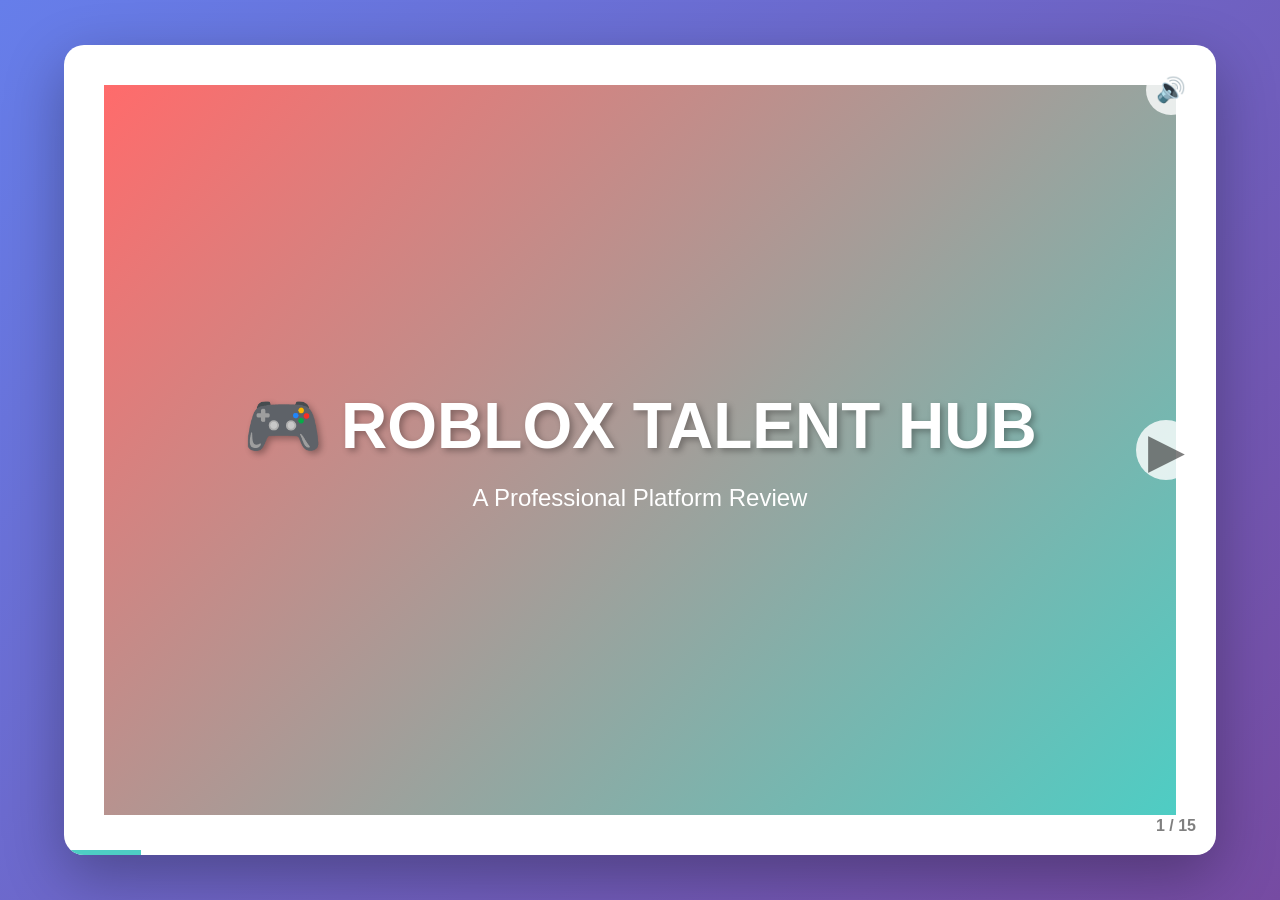
==== roblox-talent-hub-review.html @ 37cd6b3a "Add Roblox Talent Hub animated review presentation - Created interactive animated presentation with " ====
<!DOCTYPE html>
<html lang="en">
<head>
    <meta charset="UTF-8">
    <meta name="viewport" content="width=device-width, initial-scale=1.0">
    <title>Roblox Talent Hub Review</title>
    <style>
        * {
            margin: 0;
            padding: 0;
            box-sizing: border-box;
        }

        body {
            font-family: 'Arial', sans-serif;
            background: linear-gradient(135deg, #667eea 0%, #764ba2 100%);
            overflow: hidden;
            height: 100vh;
            display: flex;
            justify-content: center;
            align-items: center;
        }

        .container {
            width: 90%;
            max-width: 1200px;
            height: 90vh;
            background: white;
            border-radius: 20px;
            box-shadow: 0 20px 60px rgba(0,0,0,0.3);
            position: relative;
            overflow: hidden;
        }

        .scene {
            position: absolute;
            width: 100%;
            height: 100%;
            display: flex;
            flex-direction: column;
            justify-content: center;
            align-items: center;
            padding: 40px;
            opacity: 0;
            transform: translateX(100%);
            transition: all 0.6s ease;
        }

        .scene.active {
            opacity: 1;
            transform: translateX(0);
        }

        .scene.exit-left {
            opacity: 0;
            transform: translateX(-100%);
        }

        /* Intro Scene */
        .intro-scene {
            background: linear-gradient(135deg, #FF6B6B 0%, #4ECDC4 100%);
        }

        .logo {
            font-size: 4rem;
            font-weight: bold;
            color: white;
            text-shadow: 3px 3px 6px rgba(0,0,0,0.3);
            animation: bounceIn 1s ease;
        }

        .subtitle {
            font-size: 1.5rem;
            color: white;
            margin-top: 20px;
            animation: fadeIn 1s ease 0.5s both;
        }

        @keyframes bounceIn {
            0% { transform: scale(0); opacity: 0; }
            50% { transform: scale(1.1); }
            100% { transform: scale(1); opacity: 1; }
        }

        @keyframes fadeIn {
            from { opacity: 0; transform: translateY(20px); }
            to { opacity: 1; transform: translateY(0); }
        }

        /* Bad Qualities Scene */
        .bad-qualities-intro {
            background: #1a1a1a;
        }

        .bad-text {
            font-size: 6rem;
            font-weight: bold;
            color: #ff3333;
            text-transform: uppercase;
            animation: explosiveEntry 0.5s ease;
            text-shadow:
                0 0 10px #ff3333,
                0 0 20px #ff3333,
                0 0 30px #ff3333;
        }

        @keyframes explosiveEntry {
            0% {
                transform: scale(0) rotate(-180deg);
                opacity: 0;
                filter: blur(20px);
            }
            70% {
                transform: scale(1.3) rotate(10deg);
            }
            100% {
                transform: scale(1) rotate(0deg);
                opacity: 1;
                filter: blur(0);
            }
        }

        /* Content Scenes */
        .content-scene {
            background: linear-gradient(135deg, #f5f7fa 0%, #c3cfe2 100%);
            justify-content: flex-start;
            padding-top: 60px;
        }

        .point-number {
            position: absolute;
            top: 20px;
            left: 20px;
            font-size: 1.2rem;
            color: #666;
            font-weight: bold;
        }

        .point-title {
            font-size: 2rem;
            color: #333;
            margin-bottom: 30px;
            text-align: center;
            animation: slideDown 0.6s ease;
        }

        .point-content {
            font-size: 1.1rem;
            color: #555;
            line-height: 1.8;
            max-width: 900px;
            text-align: center;
            animation: fadeIn 0.8s ease 0.3s both;
        }

        @keyframes slideDown {
            from {
                opacity: 0;
                transform: translateY(-30px);
            }
            to {
                opacity: 1;
                transform: translateY(0);
            }
        }

        /* Icon animations for each point */
        .icon {
            font-size: 5rem;
            margin-bottom: 20px;
            animation: pulse 2s infinite;
        }

        @keyframes pulse {
            0%, 100% { transform: scale(1); }
            50% { transform: scale(1.1); }
        }

        /* Good Qualities Scene */
        .good-qualities-scene {
            background: linear-gradient(135deg, #84fab0 0%, #8fd3f4 100%);
        }

        .good-text {
            font-size: 4rem;
            font-weight: bold;
            color: #2d7a3e;
            animation: bounceIn 1s ease;
            margin-bottom: 30px;
        }

        /* Outro Scene */
        .outro-scene {
            background: linear-gradient(135deg, #1e3c72 0%, #2a5298 100%);
        }

        .reviewer-text {
            font-size: 2.5rem;
            color: white;
            margin-top: 20px;
            animation: fadeIn 1s ease;
        }

        .reviewer-name {
            font-size: 3.5rem;
            font-weight: bold;
            color: #ffd700;
            margin-top: 10px;
            animation: glowPulse 2s infinite;
        }

        @keyframes glowPulse {
            0%, 100% {
                text-shadow: 0 0 10px #ffd700, 0 0 20px #ffd700;
            }
            50% {
                text-shadow: 0 0 20px #ffd700, 0 0 40px #ffd700, 0 0 60px #ffd700;
            }
        }

        /* Navigation Arrows */
        .nav-arrow {
            position: absolute;
            top: 50%;
            transform: translateY(-50%);
            font-size: 3rem;
            color: rgba(0,0,0,0.5);
            background: rgba(255,255,255,0.8);
            width: 60px;
            height: 60px;
            border-radius: 50%;
            display: flex;
            justify-content: center;
            align-items: center;
            cursor: pointer;
            transition: all 0.3s ease;
            z-index: 1000;
            user-select: none;
        }

        .nav-arrow:hover {
            background: rgba(255,255,255,1);
            color: rgba(0,0,0,0.8);
            transform: translateY(-50%) scale(1.1);
        }

        .nav-arrow.left {
            left: 20px;
        }

        .nav-arrow.right {
            right: 20px;
        }

        .nav-arrow.hidden {
            opacity: 0;
            pointer-events: none;
        }

        /* Progress indicator */
        .progress-bar {
            position: absolute;
            bottom: 0;
            left: 0;
            height: 5px;
            background: #4ECDC4;
            transition: width 0.3s ease;
            z-index: 1001;
        }

        .scene-counter {
            position: absolute;
            bottom: 20px;
            right: 20px;
            font-size: 1rem;
            color: rgba(0,0,0,0.5);
            font-weight: bold;
            z-index: 1000;
        }

        /* Special animations for specific bad qualities */
        .shake {
            animation: shake 0.5s ease;
        }

        @keyframes shake {
            0%, 100% { transform: translateX(0); }
            25% { transform: translateX(-10px); }
            75% { transform: translateX(10px); }
        }

        .warning-icon {
            color: #ff9800;
        }

        .error-icon {
            color: #f44336;
        }

        .bug-icon {
            color: #9c27b0;
        }

        .money-icon {
            color: #4caf50;
        }

        .chat-icon {
            color: #2196f3;
        }

        /* Sound button */
        .sound-btn {
            position: absolute;
            top: 20px;
            right: 20px;
            background: rgba(255,255,255,0.8);
            border: none;
            border-radius: 50%;
            width: 50px;
            height: 50px;
            font-size: 1.5rem;
            cursor: pointer;
            transition: all 0.3s ease;
            z-index: 1001;
        }

        .sound-btn:hover {
            background: rgba(255,255,255,1);
            transform: scale(1.1);
        }
    </style>
</head>
<body>
    <div class="container">
        <!-- Progress Bar -->
        <div class="progress-bar" id="progressBar"></div>

        <!-- Scene Counter -->
        <div class="scene-counter" id="sceneCounter">1 / 1</div>

        <!-- Sound Button -->
        <button class="sound-btn" id="soundBtn">🔊</button>

        <!-- Navigation Arrows -->
        <div class="nav-arrow left hidden" id="leftArrow">◀</div>
        <div class="nav-arrow right" id="rightArrow">▶</div>

        <!-- Scene 1: Intro -->
        <div class="scene active" data-scene="0">
            <div class="intro-scene" style="width: 100%; height: 100%; display: flex; flex-direction: column; justify-content: center; align-items: center;">
                <div class="logo">🎮 ROBLOX TALENT HUB</div>
                <div class="subtitle">A Professional Platform Review</div>
            </div>
        </div>

        <!-- Scene 2: Bad Qualities Intro -->
        <div class="scene" data-scene="1">
            <div class="bad-qualities-intro" style="width: 100%; height: 100%; display: flex; justify-content: center; align-items: center;">
                <div class="bad-text shake">BAD QUALITIES</div>
            </div>
        </div>

        <!-- Scene 3: Forced Migration -->
        <div class="scene content-scene" data-scene="2">
            <div class="point-number">Bad Quality #1</div>
            <div class="icon warning-icon">⚠️</div>
            <div class="point-title">Forced Migration Disaster</div>
            <div class="point-content">
                Roblox permanently locked the DevForum collaboration section on October 1, 2021, forcing developers onto Talent Hub before it was ready. Many developers reported zero job offers after the migration, compared to successfully finding work through the old forum system. The rushed transition disrupted established workflows and left many unable to network effectively.
            </div>
        </div>

        <!-- Scene 4: No Quality Control -->
        <div class="scene content-scene" data-scene="3">
            <div class="point-number">Bad Quality #2</div>
            <div class="icon money-icon">💰</div>
            <div class="point-title">No Quality Control on Job Posts</div>
            <div class="point-content">
                Job postings have no quality control. Recruiters often offer work for less than minimum wage (e.g., designing an entire high-poly map for R$300, which is just $3). People confuse Robux amounts with real money - 4,000 Robux sounds like a lot but it's only $4. Posts often lie about compensation, promising exact prices then saying "payment based on your work."
            </div>
        </div>

        <!-- Scene 5: Verification Issues -->
        <div class="scene content-scene" data-scene="4">
            <div class="point-number">Bad Quality #3</div>
            <div class="icon">✅</div>
            <div class="point-title">Misleading Verification System</div>
            <div class="point-content">
                Roblox claims verified users are "users that Roblox knows and trusts," but verification only checks age and identity, not actual skills or reliability. Anyone can get verified immediately after creating their account with zero experience. Scammers deliberately seek verification to appear trustworthy. The algorithm also favors verified posts even when you turn off "ID Verified Only."
            </div>
        </div>

        <!-- Scene 6: No Comments -->
        <div class="scene content-scene" data-scene="5">
            <div class="point-number">Bad Quality #4</div>
            <div class="icon chat-icon">💬</div>
            <div class="point-title">No Comment System</div>
            <div class="point-content">
                There's no way to comment on any post, unlike the DevForum's collaboration section. This makes it impossible to verify if an applicant is trustworthy before contacting them. Without comments, there's no way for the community to warn each other about bad experiences or share advice. The lack of public discussion prevents good behavior from being recognized and bad behavior from being called out.
            </div>
        </div>

        <!-- Scene 7: Broken Search -->
        <div class="scene content-scene" data-scene="6">
            <div class="point-number">Bad Quality #5</div>
            <div class="icon">🔍</div>
            <div class="point-title">Broken Search System</div>
            <div class="point-content">
                The search system is completely broken. When you filter by tags for specific skills, half the time the results don't match what you're looking for. The search shows popular posts regardless of whether they fit your criteria. Oddly enough, DevForum doesn't have this problem at all.
            </div>
        </div>

        <!-- Scene 8: Too Many Bugs -->
        <div class="scene content-scene" data-scene="7">
            <div class="point-number">Bad Quality #6</div>
            <div class="icon bug-icon">🐛</div>
            <div class="point-title">Plagued with Bugs</div>
            <div class="point-content">
                The platform suffers from constant bugs: 404/504 errors when loading posts, applications, or profiles. Sometimes you get "You are not qualified" errors blocking all access. Users can't open chats without refreshing multiple times. Job creators can't see most applicants, and applicants can't see their own applications.
            </div>
        </div>

        <!-- Scene 9: Messaging Nightmare -->
        <div class="scene content-scene" data-scene="8">
            <div class="point-number">Bad Quality #7</div>
            <div class="icon error-icon">📧</div>
            <div class="point-title">Messaging System Disaster</div>
            <div class="point-content">
                Messages vanish when sent and disappear forever after refreshing. Mobile browsers can't view message history. "Messaging unavailable" appears randomly. Conversations show up blank. Worst case: users can't message ANYONE they applied to. The chat filter censors job-related information and even contact details like Discord usernames, making professional communication impossible.
            </div>
        </div>

        <!-- Scene 10: Broken Notifications -->
        <div class="scene content-scene" data-scene="9">
            <div class="point-number">Bad Quality #8</div>
            <div class="icon">🔔</div>
            <div class="point-title">Broken Notification System</div>
            <div class="point-content">
                You get emails about job rejections but never about the original job offers, so you discover missed opportunities only after getting declined. Even with proper notification settings, emails don't send. One manager thought their post had no responses for days, only to discover 40+ hidden applications in the broken inbox.
            </div>
        </div>

        <!-- Scene 11: Limited Portfolio -->
        <div class="scene content-scene" data-scene="10">
            <div class="point-number">Bad Quality #9</div>
            <div class="icon">🎨</div>
            <div class="point-title">Severely Limited Portfolios</div>
            <div class="point-content">
                The base layout is identical across all creator pages with no customization (developers created "Bloxfolio" just to have proper portfolios). Images are locked to square shapes, destroying wide thumbnails and UI designs. Only 10 experiences allowed with 300-character descriptions (DevForum allowed 5,000). No videos, audio, or documents - terrible for animators, UI designers, and music producers.
            </div>
        </div>

        <!-- Scene 12: Image Moderation Hell -->
        <div class="scene content-scene" data-scene="11">
            <div class="point-number">Bad Quality #10</div>
            <div class="icon">🖼️</div>
            <div class="point-title">Image Moderation Hell</div>
            <div class="point-content">
                Image moderation is absolutely the worst. Users get false warnings every 2 weeks. Images get stuck in "Pending Moderation" for months - some posts have been stuck for over 180 days, making it impossible to post anything as every attempt gets stuck indefinitely.
            </div>
        </div>

        <!-- Scene 13: Other Issues -->
        <div class="scene content-scene" data-scene="12">
            <div class="point-number">Bad Quality #11</div>
            <div class="icon">⚙️</div>
            <div class="point-title">More Problems...</div>
            <div class="point-content">
                No bulk messaging (message each applicant individually). Mobile UI is cramped and hostile. Can't add group games to your profile unless you own the group. No way to block or mute users in your inbox. Can't contact creators unless they have an active job posting. The platform is fundamentally broken for professional networking.
            </div>
        </div>

        <!-- Scene 14: Good Qualities Intro -->
        <div class="scene" data-scene="13">
            <div class="good-qualities-scene" style="width: 100%; height: 100%; display: flex; flex-direction: column; justify-content: center; align-items: center;">
                <div class="good-text">Good Qualities</div>
                <div class="point-content" style="color: #2d7a3e; font-size: 1.3rem;">
                    The underlying idea of a dedicated platform for Roblox developers is valuable. Some people have successfully found work. The compensation filter feature is useful (when it works). When the platform works as intended, it provides a centralized place for Roblox-specific opportunities.
                </div>
            </div>
        </div>

        <!-- Scene 15: Outro -->
        <div class="scene" data-scene="14">
            <div class="outro-scene" style="width: 100%; height: 100%; display: flex; flex-direction: column; justify-content: center; align-items: center;">
                <div class="icon" style="font-size: 6rem;">⭐</div>
                <div class="reviewer-text">Reviewed by</div>
                <div class="reviewer-name">grandpasgettingold</div>
            </div>
        </div>
    </div>

    <script>
        // Scene management
        let currentScene = 0;
        const scenes = document.querySelectorAll('.scene');
        const totalScenes = scenes.length;
        const leftArrow = document.getElementById('leftArrow');
        const rightArrow = document.getElementById('rightArrow');
        const progressBar = document.getElementById('progressBar');
        const sceneCounter = document.getElementById('sceneCounter');
        const soundBtn = document.getElementById('soundBtn');

        let soundEnabled = true;
        let audioContext = null;
        let outroJinglePlayed = false;

        // Initialize Audio Context
        function initAudioContext() {
            if (!audioContext) {
                audioContext = new (window.AudioContext || window.webkitAudioContext)();
            }
        }

        // Play a simple beep sound for navigation
        function playNavigationSound() {
            if (!soundEnabled || !audioContext) return;

            const oscillator = audioContext.createOscillator();
            const gainNode = audioContext.createGain();

            oscillator.connect(gainNode);
            gainNode.connect(audioContext.destination);

            oscillator.frequency.value = 800;
            oscillator.type = 'sine';

            gainNode.gain.setValueAtTime(0.3, audioContext.currentTime);
            gainNode.gain.exponentialRampToValueAtTime(0.01, audioContext.currentTime + 0.1);

            oscillator.start(audioContext.currentTime);
            oscillator.stop(audioContext.currentTime + 0.1);
        }

        // Play outro jingle
        function playOutroJingle() {
            if (!soundEnabled || !audioContext || outroJinglePlayed) return;
            outroJinglePlayed = true;

            const now = audioContext.currentTime;

            // Melody notes: C5, E5, G5, C6, G5, E5, C5
            const melody = [
                { freq: 523.25, start: 0, duration: 0.2 },      // C5
                { freq: 659.25, start: 0.25, duration: 0.2 },   // E5
                { freq: 783.99, start: 0.5, duration: 0.2 },    // G5
                { freq: 1046.50, start: 0.75, duration: 0.3 },  // C6
                { freq: 783.99, start: 1.1, duration: 0.15 },   // G5
                { freq: 659.25, start: 1.3, duration: 0.15 },   // E5
                { freq: 523.25, start: 1.5, duration: 0.4 }     // C5
            ];

            melody.forEach(note => {
                const oscillator = audioContext.createOscillator();
                const gainNode = audioContext.createGain();

                oscillator.connect(gainNode);
                gainNode.connect(audioContext.destination);

                oscillator.frequency.value = note.freq;
                oscillator.type = 'triangle';

                gainNode.gain.setValueAtTime(0, now + note.start);
                gainNode.gain.linearRampToValueAtTime(0.2, now + note.start + 0.02);
                gainNode.gain.exponentialRampToValueAtTime(0.01, now + note.start + note.duration);

                oscillator.start(now + note.start);
                oscillator.stop(now + note.start + note.duration);
            });

            // Bass notes
            const bass = [
                { freq: 130.81, start: 0, duration: 0.5 },     // C3
                { freq: 196.00, start: 0.75, duration: 0.5 },  // G3
                { freq: 130.81, start: 1.5, duration: 0.5 }    // C3
            ];

            bass.forEach(note => {
                const oscillator = audioContext.createOscillator();
                const gainNode = audioContext.createGain();

                oscillator.connect(gainNode);
                gainNode.connect(audioContext.destination);

                oscillator.frequency.value = note.freq;
                oscillator.type = 'sawtooth';

                gainNode.gain.setValueAtTime(0.15, now + note.start);
                gainNode.gain.exponentialRampToValueAtTime(0.01, now + note.start + note.duration);

                oscillator.start(now + note.start);
                oscillator.stop(now + note.start + note.duration);
            });
        }

        function updateScene() {
            scenes.forEach((scene, index) => {
                if (index === currentScene) {
                    scene.classList.add('active');
                    scene.classList.remove('exit-left');
                } else if (index < currentScene) {
                    scene.classList.remove('active');
                    scene.classList.add('exit-left');
                } else {
                    scene.classList.remove('active');
                    scene.classList.remove('exit-left');
                }
            });

            // Update navigation arrows
            leftArrow.classList.toggle('hidden', currentScene === 0);
            rightArrow.classList.toggle('hidden', currentScene === totalScenes - 1);

            // Update progress bar
            const progress = ((currentScene + 1) / totalScenes) * 100;
            progressBar.style.width = progress + '%';

            // Update scene counter
            sceneCounter.textContent = `${currentScene + 1} / ${totalScenes}`;

            // Play outro jingle when reaching the last scene
            if (currentScene === totalScenes - 1) {
                setTimeout(() => playOutroJingle(), 300);
            }
        }

        function nextScene() {
            if (currentScene < totalScenes - 1) {
                initAudioContext();
                playNavigationSound();
                currentScene++;
                updateScene();
            }
        }

        function previousScene() {
            if (currentScene > 0) {
                initAudioContext();
                playNavigationSound();
                currentScene--;
                outroJinglePlayed = false; // Reset if going back from outro
                updateScene();
            }
        }

        // Event listeners
        leftArrow.addEventListener('click', previousScene);
        rightArrow.addEventListener('click', nextScene);

        // Keyboard navigation
        document.addEventListener('keydown', (e) => {
            if (e.key === 'ArrowRight') {
                nextScene();
            } else if (e.key === 'ArrowLeft') {
                previousScene();
            }
        });

        // Sound toggle
        soundBtn.addEventListener('click', () => {
            soundEnabled = !soundEnabled;
            soundBtn.textContent = soundEnabled ? '🔊' : '🔇';
            if (soundEnabled) {
                initAudioContext();
            }
        });

        // Touch/swipe support for mobile
        let touchStartX = 0;
        let touchEndX = 0;

        document.addEventListener('touchstart', (e) => {
            touchStartX = e.changedTouches[0].screenX;
        });

        document.addEventListener('touchend', (e) => {
            touchEndX = e.changedTouches[0].screenX;
            handleSwipe();
        });

        function handleSwipe() {
            if (touchEndX < touchStartX - 50) {
                nextScene();
            }
            if (touchEndX > touchStartX + 50) {
                previousScene();
            }
        }

        // Initialize
        updateScene();

        // Auto-play intro animation
        window.addEventListener('load', () => {
            initAudioContext();
        });
    </script>
</body>
</html>
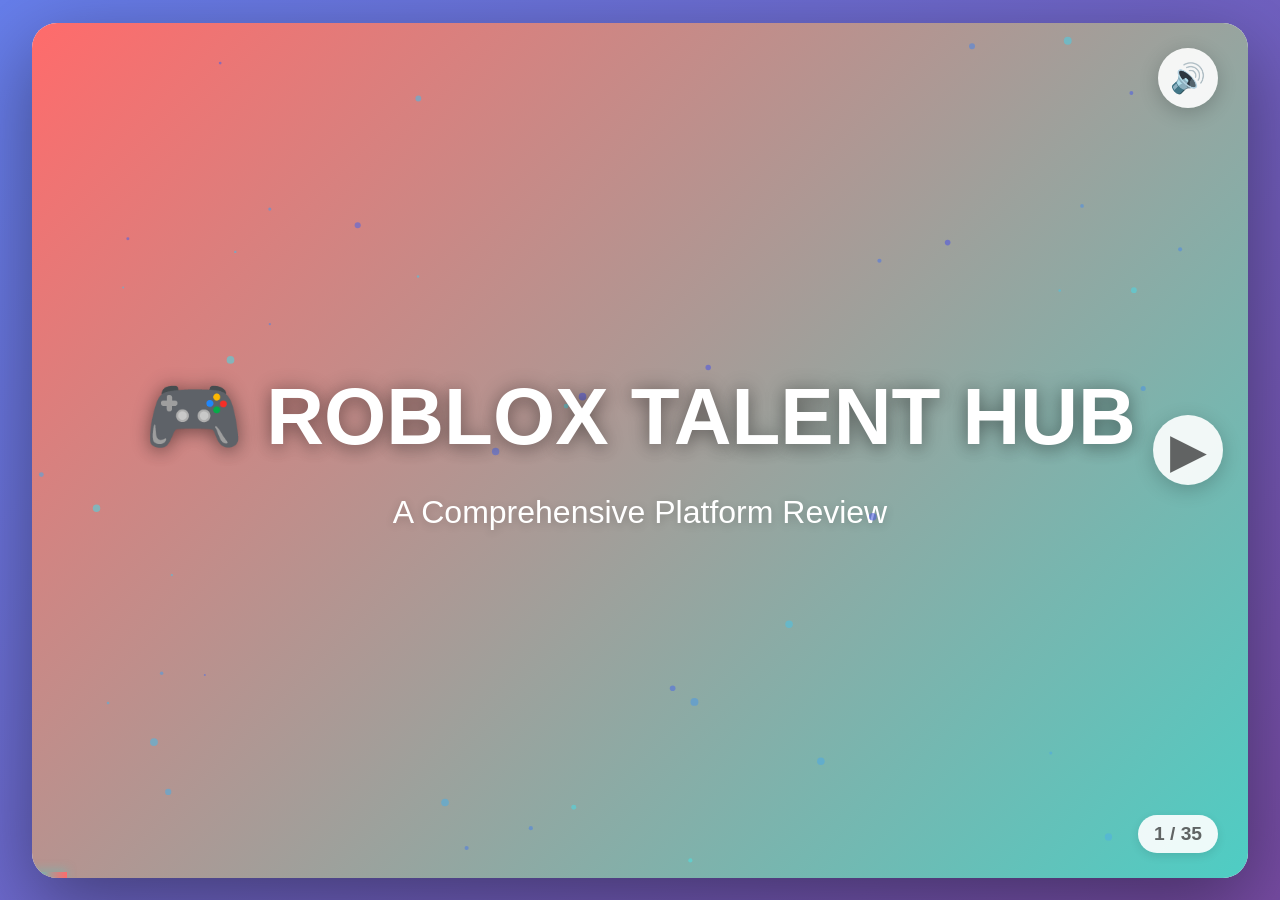
==== commit bf49c888: "Enhance Roblox Talent Hub review with elaborate animations MAJOR UPDATE: Completely redesigned with " ====
--- a/roblox-talent-hub-review.html
+++ b/roblox-talent-hub-review.html
@@ -3,7 +3,7 @@
 <head>
     <meta charset="UTF-8">
     <meta name="viewport" content="width=device-width, initial-scale=1.0">
-    <title>Roblox Talent Hub Review</title>
+    <title>Roblox Talent Hub Review - Animated</title>
     <style>
         * {
             margin: 0;
@@ -12,7 +12,7 @@
         }
 
         body {
-            font-family: 'Arial', sans-serif;
+            font-family: 'Arial', 'Segoe UI', sans-serif;
             background: linear-gradient(135deg, #667eea 0%, #764ba2 100%);
             overflow: hidden;
             height: 100vh;
@@ -22,12 +22,12 @@
         }
 
         .container {
-            width: 90%;
-            max-width: 1200px;
-            height: 90vh;
+            width: 95%;
+            max-width: 1400px;
+            height: 95vh;
             background: white;
-            border-radius: 20px;
-            box-shadow: 0 20px 60px rgba(0,0,0,0.3);
+            border-radius: 25px;
+            box-shadow: 0 25px 80px rgba(0,0,0,0.4);
             position: relative;
             overflow: hidden;
         }
@@ -40,78 +40,68 @@
             flex-direction: column;
             justify-content: center;
             align-items: center;
-            padding: 40px;
+            padding: 60px;
             opacity: 0;
             transform: translateX(100%);
-            transition: all 0.6s ease;
+            transition: all 0.7s cubic-bezier(0.68, -0.55, 0.265, 1.55);
         }
 
         .scene.active {
             opacity: 1;
             transform: translateX(0);
+            transition: all 0.7s cubic-bezier(0.68, -0.55, 0.265, 1.55);
         }
 
         .scene.exit-left {
             opacity: 0;
-            transform: translateX(-100%);
+            transform: translateX(-100%) scale(0.8);
+            transition: all 0.5s ease-in;
+        }
+
+        /* Particle system */
+        .particles {
+            position: absolute;
+            width: 100%;
+            height: 100%;
+            pointer-events: none;
+            overflow: hidden;
+        }
+
+        .particle {
+            position: absolute;
+            border-radius: 50%;
+            animation: float 4s infinite ease-in-out;
+        }
+
+        @keyframes float {
+            0%, 100% { transform: translateY(0) translateX(0) scale(1); opacity: 0.7; }
+            50% { transform: translateY(-30px) translateX(20px) scale(1.2); opacity: 1; }
         }
 
         /* Intro Scene */
         .intro-scene {
             background: linear-gradient(135deg, #FF6B6B 0%, #4ECDC4 100%);
+            overflow: hidden;
         }
 
         .logo {
-            font-size: 4rem;
+            font-size: 5rem;
             font-weight: bold;
             color: white;
-            text-shadow: 3px 3px 6px rgba(0,0,0,0.3);
-            animation: bounceIn 1s ease;
-        }
-
-        .subtitle {
-            font-size: 1.5rem;
-            color: white;
-            margin-top: 20px;
-            animation: fadeIn 1s ease 0.5s both;
-        }
-
-        @keyframes bounceIn {
-            0% { transform: scale(0); opacity: 0; }
-            50% { transform: scale(1.1); }
-            100% { transform: scale(1); opacity: 1; }
-        }
-
-        @keyframes fadeIn {
-            from { opacity: 0; transform: translateY(20px); }
-            to { opacity: 1; transform: translateY(0); }
-        }
-
-        /* Bad Qualities Scene */
-        .bad-qualities-intro {
-            background: #1a1a1a;
-        }
-
-        .bad-text {
-            font-size: 6rem;
-            font-weight: bold;
-            color: #ff3333;
-            text-transform: uppercase;
-            animation: explosiveEntry 0.5s ease;
-            text-shadow:
-                0 0 10px #ff3333,
-                0 0 20px #ff3333,
-                0 0 30px #ff3333;
-        }
-
-        @keyframes explosiveEntry {
+            text-shadow: 0 0 20px rgba(0,0,0,0.3), 0 5px 15px rgba(0,0,0,0.2);
+            animation: logoEntry 1.5s cubic-bezier(0.68, -0.55, 0.265, 1.55);
+            position: relative;
+            z-index: 2;
+        }
+
+        @keyframes logoEntry {
             0% {
-                transform: scale(0) rotate(-180deg);
+                transform: scale(0) rotate(-360deg);
                 opacity: 0;
-                filter: blur(20px);
-            }
-            70% {
-                transform: scale(1.3) rotate(10deg);
+                filter: blur(30px);
+            }
+            60% {
+                transform: scale(1.2) rotate(10deg);
             }
             100% {
                 transform: scale(1) rotate(0deg);
@@ -120,101 +110,405 @@
             }
         }
 
-        /* Content Scenes */
+        .subtitle {
+            font-size: 2rem;
+            color: white;
+            margin-top: 30px;
+            animation: subtitleEntry 1s ease 0.5s both;
+            text-shadow: 0 2px 10px rgba(0,0,0,0.2);
+        }
+
+        @keyframes subtitleEntry {
+            0% {
+                opacity: 0;
+                transform: translateY(50px) scale(0.8);
+                filter: blur(10px);
+            }
+            100% {
+                opacity: 1;
+                transform: translateY(0) scale(1);
+                filter: blur(0);
+            }
+        }
+
+        /* Bad Qualities Intro */
+        .bad-qualities-intro {
+            background: #000;
+            position: relative;
+            overflow: hidden;
+        }
+
+        .bad-text {
+            font-size: 7rem;
+            font-weight: 900;
+            color: #ff0000;
+            text-transform: uppercase;
+            animation: badExplosion 1s cubic-bezier(0.68, -0.55, 0.265, 1.55);
+            text-shadow:
+                0 0 20px #ff0000,
+                0 0 40px #ff0000,
+                0 0 60px #ff0000,
+                0 0 80px #ff0000,
+                0 0 100px #ff0000;
+            position: relative;
+            z-index: 2;
+        }
+
+        @keyframes badExplosion {
+            0% {
+                transform: scale(0) rotate(-720deg);
+                opacity: 0;
+                filter: blur(50px);
+                text-shadow: none;
+            }
+            50% {
+                transform: scale(1.5) rotate(10deg);
+                filter: blur(20px);
+            }
+            70% {
+                transform: scale(0.9) rotate(-5deg);
+            }
+            100% {
+                transform: scale(1) rotate(0deg);
+                opacity: 1;
+                filter: blur(0);
+            }
+        }
+
+        .shockwave {
+            position: absolute;
+            width: 50px;
+            height: 50px;
+            border: 3px solid #ff0000;
+            border-radius: 50%;
+            top: 50%;
+            left: 50%;
+            transform: translate(-50%, -50%);
+            animation: shockwaveExpand 1s ease-out;
+        }
+
+        @keyframes shockwaveExpand {
+            0% {
+                width: 50px;
+                height: 50px;
+                opacity: 1;
+            }
+            100% {
+                width: 1000px;
+                height: 1000px;
+                opacity: 0;
+            }
+        }
+
+        /* Content Scenes - Now with more variety */
         .content-scene {
-            background: linear-gradient(135deg, #f5f7fa 0%, #c3cfe2 100%);
             justify-content: flex-start;
-            padding-top: 60px;
+            padding-top: 80px;
+        }
+
+        /* Different background themes for different types of issues */
+        .migration-theme {
+            background: linear-gradient(135deg, #ff6b6b 0%, #feca57 100%);
+        }
+
+        .money-theme {
+            background: linear-gradient(135deg, #1dd1a1 0%, #10ac84 100%);
+        }
+
+        .verification-theme {
+            background: linear-gradient(135deg, #48dbfb 0%, #0abde3 100%);
+        }
+
+        .chat-theme {
+            background: linear-gradient(135deg, #a29bfe 0%, #6c5ce7 100%);
+        }
+
+        .bug-theme {
+            background: linear-gradient(135deg, #fd79a8 0%, #e84393 100%);
+        }
+
+        .search-theme {
+            background: linear-gradient(135deg, #fdcb6e 0%, #e17055 100%);
+        }
+
+        .portfolio-theme {
+            background: linear-gradient(135deg, #74b9ff 0%, #0984e3 100%);
+        }
+
+        .notification-theme {
+            background: linear-gradient(135deg, #fab1a0 0%, #ff7675 100%);
+        }
+
+        .ui-theme {
+            background: linear-gradient(135deg, #dfe6e9 0%, #b2bec3 100%);
         }
 
         .point-number {
             position: absolute;
-            top: 20px;
-            left: 20px;
-            font-size: 1.2rem;
-            color: #666;
+            top: 25px;
+            left: 30px;
+            font-size: 1.5rem;
+            color: rgba(255,255,255,0.9);
             font-weight: bold;
+            animation: numberPop 0.5s cubic-bezier(0.68, -0.55, 0.265, 1.55) 0.2s both;
+            text-shadow: 0 2px 5px rgba(0,0,0,0.3);
+        }
+
+        @keyframes numberPop {
+            0% {
+                transform: scale(0) rotate(-180deg);
+                opacity: 0;
+            }
+            100% {
+                transform: scale(1) rotate(0deg);
+                opacity: 1;
+            }
         }
 
         .point-title {
-            font-size: 2rem;
-            color: #333;
-            margin-bottom: 30px;
+            font-size: 2.8rem;
+            color: white;
+            margin-bottom: 40px;
             text-align: center;
-            animation: slideDown 0.6s ease;
+            animation: titleSlide 0.8s cubic-bezier(0.68, -0.55, 0.265, 1.55);
+            font-weight: bold;
+            text-shadow: 0 3px 10px rgba(0,0,0,0.3);
+            max-width: 90%;
+        }
+
+        @keyframes titleSlide {
+            0% {
+                opacity: 0;
+                transform: translateY(-60px) scale(0.8);
+                filter: blur(10px);
+            }
+            100% {
+                opacity: 1;
+                transform: translateY(0) scale(1);
+                filter: blur(0);
+            }
         }
 
         .point-content {
-            font-size: 1.1rem;
-            color: #555;
-            line-height: 1.8;
-            max-width: 900px;
+            font-size: 1.3rem;
+            color: white;
+            line-height: 2;
+            max-width: 1000px;
             text-align: center;
-            animation: fadeIn 0.8s ease 0.3s both;
-        }
-
-        @keyframes slideDown {
-            from {
+            animation: contentFade 1s ease 0.4s both;
+            text-shadow: 0 2px 8px rgba(0,0,0,0.2);
+            background: rgba(0,0,0,0.15);
+            padding: 30px 40px;
+            border-radius: 20px;
+            backdrop-filter: blur(10px);
+        }
+
+        @keyframes contentFade {
+            0% {
                 opacity: 0;
-                transform: translateY(-30px);
-            }
-            to {
+                transform: translateY(40px);
+                filter: blur(5px);
+            }
+            100% {
                 opacity: 1;
                 transform: translateY(0);
-            }
-        }
-
-        /* Icon animations for each point */
-        .icon {
-            font-size: 5rem;
-            margin-bottom: 20px;
-            animation: pulse 2s infinite;
-        }
-
-        @keyframes pulse {
+                filter: blur(0);
+            }
+        }
+
+        /* Animated Icons */
+        .animated-icon {
+            font-size: 6rem;
+            margin-bottom: 30px;
+            animation: iconSpin 1s cubic-bezier(0.68, -0.55, 0.265, 1.55);
+            filter: drop-shadow(0 5px 15px rgba(0,0,0,0.3));
+            position: relative;
+            z-index: 2;
+        }
+
+        @keyframes iconSpin {
+            0% {
+                transform: scale(0) rotate(-360deg);
+                opacity: 0;
+                filter: blur(20px) drop-shadow(0 5px 15px rgba(0,0,0,0.3));
+            }
+            70% {
+                transform: scale(1.2) rotate(10deg);
+            }
+            100% {
+                transform: scale(1) rotate(0deg);
+                opacity: 1;
+                filter: blur(0) drop-shadow(0 5px 15px rgba(0,0,0,0.3));
+            }
+        }
+
+        .icon-pulse {
+            animation: iconSpin 1s cubic-bezier(0.68, -0.55, 0.265, 1.55), iconPulse 2s ease-in-out 1s infinite;
+        }
+
+        @keyframes iconPulse {
             0%, 100% { transform: scale(1); }
-            50% { transform: scale(1.1); }
+            50% { transform: scale(1.15); }
+        }
+
+        /* Special animated SVG icons */
+        .svg-icon {
+            width: 150px;
+            height: 150px;
+            margin-bottom: 30px;
+        }
+
+        /* Money falling animation */
+        .money-icon {
+            animation: moneyFall 2s ease-in-out infinite;
+        }
+
+        @keyframes moneyFall {
+            0%, 100% { transform: translateY(0) rotate(0deg); }
+            50% { transform: translateY(20px) rotate(180deg); }
+        }
+
+        /* Warning shake */
+        .warning-shake {
+            animation: warningShake 0.5s ease 1s infinite;
+        }
+
+        @keyframes warningShake {
+            0%, 100% { transform: translateX(0); }
+            25% { transform: translateX(-15px) rotate(-5deg); }
+            75% { transform: translateX(15px) rotate(5deg); }
+        }
+
+        /* Bug crawl */
+        .bug-crawl {
+            animation: bugCrawl 3s ease-in-out infinite;
+        }
+
+        @keyframes bugCrawl {
+            0%, 100% { transform: translateX(0) rotate(0deg); }
+            25% { transform: translateX(-30px) rotate(-15deg); }
+            50% { transform: translateX(0) rotate(0deg); }
+            75% { transform: translateX(30px) rotate(15deg); }
+        }
+
+        /* Chat bubble animation */
+        .chat-bubble {
+            animation: chatBubble 2s ease-in-out infinite;
+        }
+
+        @keyframes chatBubble {
+            0%, 100% { transform: scale(1) translateY(0); }
+            50% { transform: scale(1.1) translateY(-10px); }
+        }
+
+        /* Broken glass effect */
+        .broken-icon {
+            animation: brokenShatter 1s ease;
+        }
+
+        @keyframes brokenShatter {
+            0% {
+                transform: scale(1) rotate(0deg);
+                filter: blur(0) brightness(1);
+            }
+            50% {
+                transform: scale(1.2) rotate(10deg);
+                filter: blur(2px) brightness(1.5);
+            }
+            100% {
+                transform: scale(1) rotate(0deg);
+                filter: blur(0) brightness(1);
+            }
         }
 
         /* Good Qualities Scene */
         .good-qualities-scene {
-            background: linear-gradient(135deg, #84fab0 0%, #8fd3f4 100%);
+            background: linear-gradient(135deg, #00b894 0%, #00cec9 100%);
         }
 
         .good-text {
+            font-size: 5rem;
+            font-weight: bold;
+            color: white;
+            animation: goodEntry 1s cubic-bezier(0.68, -0.55, 0.265, 1.55);
+            margin-bottom: 40px;
+            text-shadow: 0 3px 15px rgba(0,0,0,0.2);
+        }
+
+        @keyframes goodEntry {
+            0% {
+                transform: scale(0) rotate(180deg);
+                opacity: 0;
+            }
+            70% {
+                transform: scale(1.1) rotate(-5deg);
+            }
+            100% {
+                transform: scale(1) rotate(0deg);
+                opacity: 1;
+            }
+        }
+
+        /* Outro Scene */
+        .outro-scene {
+            background: linear-gradient(135deg, #0f2027 0%, #203a43 50%, #2c5364 100%);
+            position: relative;
+            overflow: hidden;
+        }
+
+        .star-icon {
+            font-size: 8rem;
+            animation: starTwinkle 2s ease-in-out infinite;
+            filter: drop-shadow(0 0 20px gold);
+        }
+
+        @keyframes starTwinkle {
+            0%, 100% {
+                transform: scale(1) rotate(0deg);
+                filter: drop-shadow(0 0 20px gold);
+            }
+            50% {
+                transform: scale(1.2) rotate(180deg);
+                filter: drop-shadow(0 0 40px gold);
+            }
+        }
+
+        .reviewer-text {
+            font-size: 2.5rem;
+            color: #ecf0f1;
+            margin-top: 30px;
+            animation: fadeIn 1s ease;
+            text-shadow: 0 2px 10px rgba(0,0,0,0.5);
+        }
+
+        @keyframes fadeIn {
+            from { opacity: 0; transform: translateY(30px); }
+            to { opacity: 1; transform: translateY(0); }
+        }
+
+        .reviewer-name {
             font-size: 4rem;
             font-weight: bold;
-            color: #2d7a3e;
-            animation: bounceIn 1s ease;
-            margin-bottom: 30px;
-        }
-
-        /* Outro Scene */
-        .outro-scene {
-            background: linear-gradient(135deg, #1e3c72 0%, #2a5298 100%);
-        }
-
-        .reviewer-text {
-            font-size: 2.5rem;
-            color: white;
-            margin-top: 20px;
-            animation: fadeIn 1s ease;
-        }
-
-        .reviewer-name {
-            font-size: 3.5rem;
-            font-weight: bold;
-            color: #ffd700;
-            margin-top: 10px;
-            animation: glowPulse 2s infinite;
-        }
-
-        @keyframes glowPulse {
+            color: #f39c12;
+            margin-top: 15px;
+            animation: nameGlow 2s ease-in-out infinite;
+        }
+
+        @keyframes nameGlow {
             0%, 100% {
-                text-shadow: 0 0 10px #ffd700, 0 0 20px #ffd700;
+                text-shadow:
+                    0 0 10px #f39c12,
+                    0 0 20px #f39c12,
+                    0 0 30px #f39c12;
+                transform: scale(1);
             }
             50% {
-                text-shadow: 0 0 20px #ffd700, 0 0 40px #ffd700, 0 0 60px #ffd700;
+                text-shadow:
+                    0 0 20px #f39c12,
+                    0 0 40px #f39c12,
+                    0 0 60px #f39c12,
+                    0 0 80px #f39c12;
+                transform: scale(1.05);
             }
         }
 
@@ -224,110 +518,118 @@
             top: 50%;
             transform: translateY(-50%);
             font-size: 3rem;
-            color: rgba(0,0,0,0.5);
-            background: rgba(255,255,255,0.8);
-            width: 60px;
-            height: 60px;
+            color: rgba(0,0,0,0.6);
+            background: rgba(255,255,255,0.9);
+            width: 70px;
+            height: 70px;
             border-radius: 50%;
             display: flex;
             justify-content: center;
             align-items: center;
             cursor: pointer;
-            transition: all 0.3s ease;
+            transition: all 0.3s cubic-bezier(0.68, -0.55, 0.265, 1.55);
             z-index: 1000;
             user-select: none;
+            box-shadow: 0 5px 20px rgba(0,0,0,0.2);
         }
 
         .nav-arrow:hover {
             background: rgba(255,255,255,1);
-            color: rgba(0,0,0,0.8);
-            transform: translateY(-50%) scale(1.1);
+            color: rgba(0,0,0,0.9);
+            transform: translateY(-50%) scale(1.15);
+            box-shadow: 0 8px 30px rgba(0,0,0,0.3);
+        }
+
+        .nav-arrow:active {
+            transform: translateY(-50%) scale(0.95);
         }
 
         .nav-arrow.left {
-            left: 20px;
+            left: 25px;
         }
 
         .nav-arrow.right {
-            right: 20px;
+            right: 25px;
         }
 
         .nav-arrow.hidden {
             opacity: 0;
             pointer-events: none;
-        }
-
-        /* Progress indicator */
+            transform: translateY(-50%) scale(0.5);
+        }
+
+        /* Progress Bar */
         .progress-bar {
             position: absolute;
             bottom: 0;
             left: 0;
-            height: 5px;
-            background: #4ECDC4;
-            transition: width 0.3s ease;
+            height: 6px;
+            background: linear-gradient(90deg, #4ECDC4 0%, #FF6B6B 100%);
+            transition: width 0.5s cubic-bezier(0.68, -0.55, 0.265, 1.55);
             z-index: 1001;
+            box-shadow: 0 -2px 10px rgba(78, 205, 196, 0.5);
         }
 
         .scene-counter {
             position: absolute;
-            bottom: 20px;
-            right: 20px;
-            font-size: 1rem;
-            color: rgba(0,0,0,0.5);
+            bottom: 25px;
+            right: 30px;
+            font-size: 1.2rem;
+            color: rgba(0,0,0,0.6);
             font-weight: bold;
             z-index: 1000;
-        }
-
-        /* Special animations for specific bad qualities */
-        .shake {
-            animation: shake 0.5s ease;
-        }
-
-        @keyframes shake {
-            0%, 100% { transform: translateX(0); }
-            25% { transform: translateX(-10px); }
-            75% { transform: translateX(10px); }
-        }
-
-        .warning-icon {
-            color: #ff9800;
-        }
-
-        .error-icon {
-            color: #f44336;
-        }
-
-        .bug-icon {
-            color: #9c27b0;
-        }
-
-        .money-icon {
-            color: #4caf50;
-        }
-
-        .chat-icon {
-            color: #2196f3;
-        }
-
-        /* Sound button */
+            background: rgba(255,255,255,0.9);
+            padding: 8px 16px;
+            border-radius: 20px;
+            box-shadow: 0 3px 10px rgba(0,0,0,0.1);
+        }
+
+        /* Sound Button */
         .sound-btn {
             position: absolute;
-            top: 20px;
-            right: 20px;
-            background: rgba(255,255,255,0.8);
+            top: 25px;
+            right: 30px;
+            background: rgba(255,255,255,0.9);
             border: none;
             border-radius: 50%;
-            width: 50px;
-            height: 50px;
-            font-size: 1.5rem;
+            width: 60px;
+            height: 60px;
+            font-size: 1.8rem;
             cursor: pointer;
-            transition: all 0.3s ease;
+            transition: all 0.3s cubic-bezier(0.68, -0.55, 0.265, 1.55);
             z-index: 1001;
+            box-shadow: 0 5px 20px rgba(0,0,0,0.2);
         }
 
         .sound-btn:hover {
             background: rgba(255,255,255,1);
-            transform: scale(1.1);
+            transform: scale(1.1) rotate(15deg);
+            box-shadow: 0 8px 30px rgba(0,0,0,0.3);
+        }
+
+        .sound-btn:active {
+            transform: scale(0.9);
+        }
+
+        /* Canvas for particles */
+        canvas {
+            position: absolute;
+            top: 0;
+            left: 0;
+            pointer-events: none;
+            z-index: 1;
+        }
+
+        /* Responsive */
+        @media (max-width: 768px) {
+            .logo { font-size: 3rem; }
+            .subtitle { font-size: 1.2rem; }
+            .bad-text { font-size: 4rem; }
+            .point-title { font-size: 1.8rem; }
+            .point-content { font-size: 1rem; padding: 20px; }
+            .animated-icon { font-size: 4rem; }
+            .good-text { font-size: 3rem; }
+            .reviewer-name { font-size: 2.5rem; }
         }
     </style>
 </head>
@@ -337,157 +639,355 @@
         <div class="progress-bar" id="progressBar"></div>
 
         <!-- Scene Counter -->
-        <div class="scene-counter" id="sceneCounter">1 / 1</div>
+        <div class="scene-counter" id="sceneCounter">1 / 34</div>
 
         <!-- Sound Button -->
-        <button class="sound-btn" id="soundBtn">🔊</button>
+        <button class="sound-btn" id="soundBtn" title="Toggle Sound">🔊</button>
 
         <!-- Navigation Arrows -->
         <div class="nav-arrow left hidden" id="leftArrow">◀</div>
         <div class="nav-arrow right" id="rightArrow">▶</div>
 
-        <!-- Scene 1: Intro -->
-        <div class="scene active" data-scene="0">
-            <div class="intro-scene" style="width: 100%; height: 100%; display: flex; flex-direction: column; justify-content: center; align-items: center;">
-                <div class="logo">🎮 ROBLOX TALENT HUB</div>
-                <div class="subtitle">A Professional Platform Review</div>
-            </div>
-        </div>
-
-        <!-- Scene 2: Bad Qualities Intro -->
-        <div class="scene" data-scene="1">
-            <div class="bad-qualities-intro" style="width: 100%; height: 100%; display: flex; justify-content: center; align-items: center;">
-                <div class="bad-text shake">BAD QUALITIES</div>
-            </div>
-        </div>
-
-        <!-- Scene 3: Forced Migration -->
-        <div class="scene content-scene" data-scene="2">
+        <!-- Scene 0: Intro -->
+        <div class="scene active intro-scene" data-scene="0">
+            <canvas id="introCanvas"></canvas>
+            <div class="logo">🎮 ROBLOX TALENT HUB</div>
+            <div class="subtitle">A Comprehensive Platform Review</div>
+        </div>
+
+        <!-- Scene 1: Bad Qualities Intro -->
+        <div class="scene bad-qualities-intro" data-scene="1">
+            <div class="shockwave"></div>
+            <div class="shockwave" style="animation-delay: 0.2s;"></div>
+            <div class="shockwave" style="animation-delay: 0.4s;"></div>
+            <div class="bad-text">BAD QUALITIES</div>
+        </div>
+
+        <!-- Scene 2: Forced Migration -->
+        <div class="scene content-scene migration-theme" data-scene="2">
             <div class="point-number">Bad Quality #1</div>
-            <div class="icon warning-icon">⚠️</div>
+            <div class="animated-icon icon-pulse warning-shake">⚠️</div>
             <div class="point-title">Forced Migration Disaster</div>
             <div class="point-content">
-                Roblox permanently locked the DevForum collaboration section on October 1, 2021, forcing developers onto Talent Hub before it was ready. Many developers reported zero job offers after the migration, compared to successfully finding work through the old forum system. The rushed transition disrupted established workflows and left many unable to network effectively.
-            </div>
-        </div>
-
-        <!-- Scene 4: No Quality Control -->
-        <div class="scene content-scene" data-scene="3">
+                On October 1, 2021, Roblox permanently locked the DevForum collaboration section and forced developers to migrate to Talent Hub before it was ready. Many developers begged Roblox to delay the migration, but were ignored. The platform had substantial limitations and users reported ZERO job offers after migration, compared to successfully finding work through the forum.
+            </div>
+        </div>
+
+        <!-- Scene 3: Low Pay -->
+        <div class="scene content-scene money-theme" data-scene="3">
             <div class="point-number">Bad Quality #2</div>
-            <div class="icon money-icon">💰</div>
-            <div class="point-title">No Quality Control on Job Posts</div>
-            <div class="point-content">
-                Job postings have no quality control. Recruiters often offer work for less than minimum wage (e.g., designing an entire high-poly map for R$300, which is just $3). People confuse Robux amounts with real money - 4,000 Robux sounds like a lot but it's only $4. Posts often lie about compensation, promising exact prices then saying "payment based on your work."
-            </div>
-        </div>
-
-        <!-- Scene 5: Verification Issues -->
-        <div class="scene content-scene" data-scene="4">
+            <div class="animated-icon icon-pulse money-icon">💸</div>
+            <div class="point-title">Exploitative Pay Rates</div>
+            <div class="point-content">
+                Job postings often offer less than minimum wage. Example: "Design an entire high-poly map for R$300" - that's just $3 USD! People confuse Robux with real money: 4,000 Robux might sound generous, but it's only $4. It's borderline illegal exploitation of developers.
+            </div>
+        </div>
+
+        <!-- Scene 4: False Compensation -->
+        <div class="scene content-scene money-theme" data-scene="4">
             <div class="point-number">Bad Quality #3</div>
-            <div class="icon">✅</div>
-            <div class="point-title">Misleading Verification System</div>
-            <div class="point-content">
-                Roblox claims verified users are "users that Roblox knows and trusts," but verification only checks age and identity, not actual skills or reliability. Anyone can get verified immediately after creating their account with zero experience. Scammers deliberately seek verification to appear trustworthy. The algorithm also favors verified posts even when you turn off "ID Verified Only."
-            </div>
-        </div>
-
-        <!-- Scene 6: No Comments -->
-        <div class="scene content-scene" data-scene="5">
+            <div class="animated-icon icon-pulse">🤥</div>
+            <div class="point-title">Lying About Payment</div>
+            <div class="point-content">
+                Job posts frequently lie about compensation. They'll advertise an exact price to attract applicants, then change the terms to "payment will be based on your work" once you apply. This bait-and-switch tactic wastes developers' time and creates distrust.
+            </div>
+        </div>
+
+        <!-- Scene 5: Verification Misleading -->
+        <div class="scene content-scene verification-theme" data-scene="5">
             <div class="point-number">Bad Quality #4</div>
-            <div class="icon chat-icon">💬</div>
+            <div class="animated-icon icon-pulse">✅</div>
+            <div class="point-title">Misleading "Verified" Badge</div>
+            <div class="point-content">
+                Roblox's Help page states that verified users are "users that Roblox knows and trusts" - but verification only checks age and identity, NOT skills or reliability! Anyone can get verified immediately after creating their account with zero experience. This gives users a false sense of security.
+            </div>
+        </div>
+
+        <!-- Scene 6: Verification Scammers -->
+        <div class="scene content-scene verification-theme" data-scene="6">
+            <div class="point-number">Bad Quality #5</div>
+            <div class="animated-icon icon-pulse">🚨</div>
+            <div class="point-title">Scammers Exploit Verification</div>
+            <div class="point-content">
+                The verification system does NOTHING to prevent scamming. Scammers deliberately seek verification because the badge makes them appear more trustworthy to potential victims. The algorithm also keeps shoving verified posts down your throat even when you disable "ID Verified Only" filter.
+            </div>
+        </div>
+
+        <!-- Scene 7: No Comments -->
+        <div class="scene content-scene chat-theme" data-scene="7">
+            <div class="point-number">Bad Quality #6</div>
+            <div class="animated-icon icon-pulse chat-bubble">💬</div>
             <div class="point-title">No Comment System</div>
             <div class="point-content">
-                There's no way to comment on any post, unlike the DevForum's collaboration section. This makes it impossible to verify if an applicant is trustworthy before contacting them. Without comments, there's no way for the community to warn each other about bad experiences or share advice. The lack of public discussion prevents good behavior from being recognized and bad behavior from being called out.
-            </div>
-        </div>
-
-        <!-- Scene 7: Broken Search -->
-        <div class="scene content-scene" data-scene="6">
-            <div class="point-number">Bad Quality #5</div>
-            <div class="icon">🔍</div>
-            <div class="point-title">Broken Search System</div>
-            <div class="point-content">
-                The search system is completely broken. When you filter by tags for specific skills, half the time the results don't match what you're looking for. The search shows popular posts regardless of whether they fit your criteria. Oddly enough, DevForum doesn't have this problem at all.
-            </div>
-        </div>
-
-        <!-- Scene 8: Too Many Bugs -->
-        <div class="scene content-scene" data-scene="7">
-            <div class="point-number">Bad Quality #6</div>
-            <div class="icon bug-icon">🐛</div>
-            <div class="point-title">Plagued with Bugs</div>
-            <div class="point-content">
-                The platform suffers from constant bugs: 404/504 errors when loading posts, applications, or profiles. Sometimes you get "You are not qualified" errors blocking all access. Users can't open chats without refreshing multiple times. Job creators can't see most applicants, and applicants can't see their own applications.
-            </div>
-        </div>
-
-        <!-- Scene 9: Messaging Nightmare -->
-        <div class="scene content-scene" data-scene="8">
+                Unlike DevForum's collaboration section, there's NO way to comment on posts. You can't ask questions publicly, can't verify if someone is trustworthy, and can't warn others about bad experiences. The lack of community feedback removes natural accountability and makes the platform feel cold and isolated.
+            </div>
+        </div>
+
+        <!-- Scene 8: Broken Search -->
+        <div class="scene content-scene search-theme" data-scene="8">
             <div class="point-number">Bad Quality #7</div>
-            <div class="icon error-icon">📧</div>
-            <div class="point-title">Messaging System Disaster</div>
-            <div class="point-content">
-                Messages vanish when sent and disappear forever after refreshing. Mobile browsers can't view message history. "Messaging unavailable" appears randomly. Conversations show up blank. Worst case: users can't message ANYONE they applied to. The chat filter censors job-related information and even contact details like Discord usernames, making professional communication impossible.
-            </div>
-        </div>
-
-        <!-- Scene 10: Broken Notifications -->
-        <div class="scene content-scene" data-scene="9">
+            <div class="animated-icon icon-pulse broken-icon">🔍</div>
+            <div class="point-title">Completely Broken Search</div>
+            <div class="point-content">
+                The search system is fundamentally broken. Filter by tags for specific skills? Half the time results don't match. The search prioritizes popular posts regardless of relevance to your criteria. Meanwhile, DevForum's search works perfectly fine. Why can't Talent Hub get this basic feature right?
+            </div>
+        </div>
+
+        <!-- Scene 9: 404/504 Errors -->
+        <div class="scene content-scene bug-theme" data-scene="9">
             <div class="point-number">Bad Quality #8</div>
-            <div class="icon">🔔</div>
-            <div class="point-title">Broken Notification System</div>
-            <div class="point-content">
-                You get emails about job rejections but never about the original job offers, so you discover missed opportunities only after getting declined. Even with proper notification settings, emails don't send. One manager thought their post had no responses for days, only to discover 40+ hidden applications in the broken inbox.
-            </div>
-        </div>
-
-        <!-- Scene 11: Limited Portfolio -->
-        <div class="scene content-scene" data-scene="10">
+            <div class="animated-icon icon-pulse bug-crawl">🐛</div>
+            <div class="point-title">Constant 404/504 Errors</div>
+            <div class="point-content">
+                Try loading a job post, application, or creator profile? Good luck! You'll frequently get 404 or 504 errors. Sometimes refreshing helps. Sometimes it doesn't. It's 2025 and basic page loading is still broken on a professional networking platform.
+            </div>
+        </div>
+
+        <!-- Scene 10: "Not Qualified" Error -->
+        <div class="scene content-scene bug-theme" data-scene="10">
             <div class="point-number">Bad Quality #9</div>
-            <div class="icon">🎨</div>
-            <div class="point-title">Severely Limited Portfolios</div>
-            <div class="point-content">
-                The base layout is identical across all creator pages with no customization (developers created "Bloxfolio" just to have proper portfolios). Images are locked to square shapes, destroying wide thumbnails and UI designs. Only 10 experiences allowed with 300-character descriptions (DevForum allowed 5,000). No videos, audio, or documents - terrible for animators, UI designers, and music producers.
-            </div>
-        </div>
-
-        <!-- Scene 12: Image Moderation Hell -->
-        <div class="scene content-scene" data-scene="11">
+            <div class="animated-icon icon-pulse warning-shake">⛔</div>
+            <div class="point-title">"You Are Not Qualified" Block</div>
+            <div class="point-content">
+                Worst case scenario: you try to open Talent Hub and get hit with "You are not qualified" error, blocking ALL access to the site. Not to a specific job - to the ENTIRE platform. This error can appear randomly and lock you out of your professional networking tool.
+            </div>
+        </div>
+
+        <!-- Scene 11: Can't Open Chats -->
+        <div class="scene content-scene bug-theme" data-scene="11">
             <div class="point-number">Bad Quality #10</div>
-            <div class="icon">🖼️</div>
-            <div class="point-title">Image Moderation Hell</div>
-            <div class="point-content">
-                Image moderation is absolutely the worst. Users get false warnings every 2 weeks. Images get stuck in "Pending Moderation" for months - some posts have been stuck for over 180 days, making it impossible to post anything as every attempt gets stuck indefinitely.
-            </div>
-        </div>
-
-        <!-- Scene 13: Other Issues -->
-        <div class="scene content-scene" data-scene="12">
+            <div class="animated-icon icon-pulse">🔒</div>
+            <div class="point-title">Chats Won't Open</div>
+            <div class="point-content">
+                Users report that when they try to open chats in the inbox, they can't access them on the first try. You need to refresh the page multiple times until the chat finally opens. Sometimes it takes 5, 10, or more refreshes. Imagine trying to conduct professional business like this!
+            </div>
+        </div>
+
+        <!-- Scene 12: Messages Vanish -->
+        <div class="scene content-scene bug-theme" data-scene="12">
             <div class="point-number">Bad Quality #11</div>
-            <div class="icon">⚙️</div>
-            <div class="point-title">More Problems...</div>
-            <div class="point-content">
-                No bulk messaging (message each applicant individually). Mobile UI is cramped and hostile. Can't add group games to your profile unless you own the group. No way to block or mute users in your inbox. Can't contact creators unless they have an active job posting. The platform is fundamentally broken for professional networking.
-            </div>
-        </div>
-
-        <!-- Scene 14: Good Qualities Intro -->
-        <div class="scene" data-scene="13">
-            <div class="good-qualities-scene" style="width: 100%; height: 100%; display: flex; flex-direction: column; justify-content: center; align-items: center;">
-                <div class="good-text">Good Qualities</div>
-                <div class="point-content" style="color: #2d7a3e; font-size: 1.3rem;">
-                    The underlying idea of a dedicated platform for Roblox developers is valuable. Some people have successfully found work. The compensation filter feature is useful (when it works). When the platform works as intended, it provides a centralized place for Roblox-specific opportunities.
-                </div>
-            </div>
-        </div>
-
-        <!-- Scene 15: Outro -->
-        <div class="scene" data-scene="14">
-            <div class="outro-scene" style="width: 100%; height: 100%; display: flex; flex-direction: column; justify-content: center; align-items: center;">
-                <div class="icon" style="font-size: 6rem;">⭐</div>
-                <div class="reviewer-text">Reviewed by</div>
-                <div class="reviewer-name">grandpasgettingold</div>
-            </div>
+            <div class="animated-icon icon-pulse">👻</div>
+            <div class="point-title">Messages Disappear Forever</div>
+            <div class="point-content">
+                You type a message and hit send. It appears briefly... then VANISHES. Refresh the page? Gone forever. This makes it impossible for job creators to communicate with applicants. Your carefully written professional messages just disappear into the void.
+            </div>
+        </div>
+
+        <!-- Scene 13: Mobile Can't View Messages -->
+        <div class="scene content-scene bug-theme" data-scene="13">
+            <div class="point-number">Bad Quality #12</div>
+            <div class="animated-icon icon-pulse">📱</div>
+            <div class="point-title">Mobile Browsers Are Useless</div>
+            <div class="point-content">
+                On mobile browsers, you can navigate to applications but you CANNOT view any messages or conversation history associated with them. The messaging feature is completely non-functional on mobile. In 2025, this is inexcusable for a professional platform.
+            </div>
+        </div>
+
+        <!-- Scene 14: "Messaging Unavailable" -->
+        <div class="scene content-scene bug-theme" data-scene="14">
+            <div class="point-number">Bad Quality #13</div>
+            <div class="animated-icon icon-pulse broken-icon">⚡</div>
+            <div class="point-title">Random "Messaging Unavailable"</div>
+            <div class="point-content">
+                The system randomly shows "Messaging unavailable" even for people who were chatting with you before. New messages come in but the error doesn't go away. You're locked out of conversations with no explanation or way to fix it.
+            </div>
+        </div>
+
+        <!-- Scene 15: Blank Conversations -->
+        <div class="scene content-scene bug-theme" data-scene="15">
+            <div class="point-number">Bad Quality #14</div>
+            <div class="animated-icon icon-pulse">📄</div>
+            <div class="point-title">Blank Conversation Screens</div>
+            <div class="point-content">
+                Sometimes conversations show up in your inbox - you can see you have a conversation - but when you click it, the screen is completely blank. You know messages exist. You just can't see them. It's like trying to read invisible ink.
+            </div>
+        </div>
+
+        <!-- Scene 16: Can't Message Anyone -->
+        <div class="scene content-scene bug-theme" data-scene="16">
+            <div class="point-number">Bad Quality #15</div>
+            <div class="animated-icon icon-pulse warning-shake">🚫</div>
+            <div class="point-title">Completely Locked Out of Messaging</div>
+            <div class="point-content">
+                Worst case scenario: some users can't send messages to ANYONE they applied to. Not just one person. Everyone. You apply to jobs but can never communicate with potential employers. The entire platform becomes useless.
+            </div>
+        </div>
+
+        <!-- Scene 17: Chat Filter Professional Info -->
+        <div class="scene content-scene bug-theme" data-scene="17">
+            <div class="point-number">Bad Quality #16</div>
+            <div class="animated-icon icon-pulse">🔇</div>
+            <div class="point-title">Chat Filter Blocks Job Info</div>
+            <div class="point-content">
+                The same chat filter from Roblox games censors PROFESSIONAL information. Basic job-related terms get filtered out, making it impossible to communicate with clients or employers. Words that aren't offensive get censored in a business setting. DevForum doesn't have this issue.
+            </div>
+        </div>
+
+        <!-- Scene 18: Can't Share Discord -->
+        <div class="scene content-scene bug-theme" data-scene="18">
+            <div class="point-number">Bad Quality #17</div>
+            <div class="animated-icon icon-pulse broken-icon">💔</div>
+            <div class="point-title">Can't Exchange Contact Info</div>
+            <div class="point-content">
+                You literally CANNOT exchange Discord usernames, email addresses, or other contact info. This is devastating because Discord is the standard communication platform for Roblox developers. The filter forces you to use third-party platforms, then punishes you for trying to mention them!
+            </div>
+        </div>
+
+        <!-- Scene 19: Rejection Without Offer Emails -->
+        <div class="scene content-scene notification-theme" data-scene="19">
+            <div class="point-number">Bad Quality #18</div>
+            <div class="animated-icon icon-pulse">📧</div>
+            <div class="point-title">Rejection Emails Without Offers</div>
+            <div class="point-content">
+                You get an email: "Sorry, you weren't selected for this job." Wait, what job? You never received an email about the original job offer! You discover missed opportunities only AFTER being rejected. You never had a chance to respond.
+            </div>
+        </div>
+
+        <!-- Scene 20: Notification Emails Don't Send -->
+        <div class="scene content-scene notification-theme" data-scene="20">
+            <div class="point-number">Bad Quality #19</div>
+            <div class="animated-icon icon-pulse">📭</div>
+            <div class="point-title">Notification Emails Don't Send</div>
+            <div class="point-content">
+                Even with properly configured notification settings, emails just DON'T send. Candidates think recruiters haven't responded when they actually have. One manager thought their post had no responses for DAYS, only to discover 40+ applications hidden in the broken inbox.
+            </div>
+        </div>
+
+        <!-- Scene 21: No Portfolio Customization -->
+        <div class="scene content-scene portfolio-theme" data-scene="21">
+            <div class="point-number">Bad Quality #20</div>
+            <div class="animated-icon icon-pulse">🎨</div>
+            <div class="point-title">Zero Portfolio Customization</div>
+            <div class="point-content">
+                The base layout is identical across ALL creator pages. No customization options. Every portfolio looks exactly the same. This is so limiting that developers created external tools like "Bloxfolio" just to have proper portfolio customization!
+            </div>
+        </div>
+
+        <!-- Scene 22: Image Sizing Locked -->
+        <div class="scene content-scene portfolio-theme" data-scene="22">
+            <div class="point-number">Bad Quality #21</div>
+            <div class="animated-icon icon-pulse">🔲</div>
+            <div class="point-title">Images Locked to Squares</div>
+            <div class="point-content">
+                You CANNOT control image sizing - everything is locked into a square shape. This destroys wide thumbnails, UI designs, and any rectangular work. Developers with 16:9 showcase images are forced to crop them into awkward squares that ruin the composition.
+            </div>
+        </div>
+
+        <!-- Scene 23: 300 Character Limit -->
+        <div class="scene content-scene portfolio-theme" data-scene="23">
+            <div class="point-number">Bad Quality #22</div>
+            <div class="animated-icon icon-pulse">✂️</div>
+            <div class="point-title">300 Characters vs 5,000</div>
+            <div class="point-content">
+                Each experience description has a 300-character limit. DevForum allowed 5,000 characters! You can't properly describe your work, explain your role, or detail technical challenges. Professional portfolios require context - 300 characters is barely a tweet.
+            </div>
+        </div>
+
+        <!-- Scene 24: Only 10 Experiences -->
+        <div class="scene content-scene portfolio-theme" data-scene="24">
+            <div class="point-number">Bad Quality #23</div>
+            <div class="animated-icon icon-pulse">🔟</div>
+            <div class="point-title">Only 10 Experiences Allowed</div>
+            <div class="point-content">
+                You can only showcase 10 experiences total on your portfolio. Many experienced developers have dozens or hundreds of projects. Being forced to pick only 10 severely limits your ability to demonstrate the breadth of your skills and experience.
+            </div>
+        </div>
+
+        <!-- Scene 25: No Videos/Audio/Documents -->
+        <div class="scene content-scene portfolio-theme" data-scene="25">
+            <div class="point-number">Bad Quality #24</div>
+            <div class="animated-icon icon-pulse">🎬</div>
+            <div class="point-title">No Videos, Audio, or Documents</div>
+            <div class="point-content">
+                You can't upload videos, audio files, or documents. This is DEVASTATING for animators who need to show movement, UI designers demonstrating interactions, scripters showing game mechanics, and music producers showcasing their work. Static images don't cut it.
+            </div>
+        </div>
+
+        <!-- Scene 26: Image Moderation False Warnings -->
+        <div class="scene content-scene bug-theme" data-scene="26">
+            <div class="point-number">Bad Quality #25</div>
+            <div class="animated-icon icon-pulse warning-shake">⚠️</div>
+            <div class="point-title">Image Moderation False Warnings</div>
+            <div class="point-content">
+                Image moderation is ABSOLUTELY THE WORST. Users get false warnings every 2 weeks on average. Professional portfolio images - UI mockups, game screenshots, 3D models - flagged as inappropriate for no reason. Your account gets strikes for legitimate work.
+            </div>
+        </div>
+
+        <!-- Scene 27: Images Stuck in Moderation -->
+        <div class="scene content-scene bug-theme" data-scene="27">
+            <div class="point-number">Bad Quality #26</div>
+            <div class="animated-icon icon-pulse">⏳</div>
+            <div class="point-title">Images Stuck for 180+ Days</div>
+            <div class="point-content">
+                Images get stuck in "Pending Moderation" for MONTHS. Some posts have been stuck for over 180 days! Every attempt to post images gets stuck indefinitely, making it impossible to create or update your portfolio. Your professional presence is frozen.
+            </div>
+        </div>
+
+        <!-- Scene 28: No Bulk Messaging -->
+        <div class="scene content-scene ui-theme" data-scene="28">
+            <div class="point-number">Bad Quality #27</div>
+            <div class="animated-icon icon-pulse">📨</div>
+            <div class="point-title">No Bulk Messaging</div>
+            <div class="point-content">
+                Unlike every other modern job platform, there's NO way to send messages to multiple applicants at once. You must message each person individually. With 20+ candidates? That's 20+ copy-paste operations. It's tedious, time-consuming, and unprofessional.
+            </div>
+        </div>
+
+        <!-- Scene 29: Poor Mobile UI -->
+        <div class="scene content-scene ui-theme" data-scene="29">
+            <div class="point-number">Bad Quality #28</div>
+            <div class="animated-icon icon-pulse">📱</div>
+            <div class="point-title">Hostile Mobile UI</div>
+            <div class="point-content">
+                The mobile UI is poorly designed and user-hostile. The message interface has a terrible ratio of used to unused space - cramped where it matters, wasteful everywhere else. Navigating through responses is difficult and uncomfortable.
+            </div>
+        </div>
+
+        <!-- Scene 30: Can't Add Group Games -->
+        <div class="scene content-scene ui-theme" data-scene="30">
+            <div class="point-number">Bad Quality #29</div>
+            <div class="animated-icon icon-pulse">🏢</div>
+            <div class="point-title">Can't Add Group Games</div>
+            <div class="point-content">
+                Developers can't add games they've worked on from a group to their profile unless their account owns the group. Error: "Failure to Add Experience. Ensure that the Experience ID is valid." The only workaround? Hope the owner cooperates and adds games to the group's creator page first.
+            </div>
+        </div>
+
+        <!-- Scene 31: No Block/Mute -->
+        <div class="scene content-scene ui-theme" data-scene="31">
+            <div class="point-number">Bad Quality #30</div>
+            <div class="animated-icon icon-pulse">🚫</div>
+            <div class="point-title">No Block or Mute Feature</div>
+            <div class="point-content">
+                There's NO way to block or mute someone in your inbox. The only workarounds? Report them (might not work) or disable ALL notifications. Blocking users on main Roblox doesn't affect Talent Hub. This basic safety feature has been standard on social platforms since 2005!
+            </div>
+        </div>
+
+        <!-- Scene 32: Can't Contact Without Active Post -->
+        <div class="scene content-scene ui-theme" data-scene="32">
+            <div class="point-number">Bad Quality #31</div>
+            <div class="animated-icon icon-pulse">🔗</div>
+            <div class="point-title">Can't Contact Inactive Creators</div>
+            <div class="point-content">
+                You CANNOT contact or reach out to creators unless they currently have an active job posting live on the platform. This is frustrating given the moderation queue delays and the fact that the best talent often isn't actively posting. Professional networking is impossible.
+            </div>
+        </div>
+
+        <!-- Scene 33: Good Qualities -->
+        <div class="scene good-qualities-scene" data-scene="33">
+            <div class="animated-icon icon-pulse">✨</div>
+            <div class="good-text">Good Qualities</div>
+            <div class="point-content">
+                Despite all these issues, the underlying idea of a dedicated platform for Roblox developers is genuinely valuable. Some people HAVE successfully found work through the platform. The compensation filter feature (when it works) is useful. When everything works as intended, it provides a centralized place for Roblox-specific opportunities that might not exist elsewhere.
+            </div>
+        </div>
+
+        <!-- Scene 34: Outro -->
+        <div class="scene outro-scene" data-scene="34">
+            <canvas id="outroCanvas"></canvas>
+            <div class="animated-icon star-icon">⭐</div>
+            <div class="reviewer-text">Reviewed by</div>
+            <div class="reviewer-name">grandpasgettingold</div>
         </div>
     </div>
 
@@ -506,6 +1006,86 @@
         let audioContext = null;
         let outroJinglePlayed = false;
 
+        // Particle system for intro
+        const introCanvas = document.getElementById('introCanvas');
+        const introCtx = introCanvas.getContext('2d');
+        const particles = [];
+
+        function initIntroCanvas() {
+            introCanvas.width = window.innerWidth;
+            introCanvas.height = window.innerHeight;
+
+            for (let i = 0; i < 50; i++) {
+                particles.push({
+                    x: Math.random() * introCanvas.width,
+                    y: Math.random() * introCanvas.height,
+                    radius: Math.random() * 3 + 1,
+                    speedX: Math.random() * 2 - 1,
+                    speedY: Math.random() * 2 - 1,
+                    color: `hsla(${Math.random() * 60 + 180}, 70%, 60%, 0.6)`
+                });
+            }
+        }
+
+        function animateIntroParticles() {
+            if (currentScene !== 0) return;
+
+            introCtx.clearRect(0, 0, introCanvas.width, introCanvas.height);
+
+            particles.forEach(particle => {
+                particle.x += particle.speedX;
+                particle.y += particle.speedY;
+
+                if (particle.x < 0 || particle.x > introCanvas.width) particle.speedX *= -1;
+                if (particle.y < 0 || particle.y > introCanvas.height) particle.speedY *= -1;
+
+                introCtx.beginPath();
+                introCtx.arc(particle.x, particle.y, particle.radius, 0, Math.PI * 2);
+                introCtx.fillStyle = particle.color;
+                introCtx.fill();
+            });
+
+            requestAnimationFrame(animateIntroParticles);
+        }
+
+        // Particle system for outro
+        const outroCanvas = document.getElementById('outroCanvas');
+        const outroCtx = outroCanvas.getContext('2d');
+        const stars = [];
+
+        function initOutroCanvas() {
+            outroCanvas.width = window.innerWidth;
+            outroCanvas.height = window.innerHeight;
+
+            for (let i = 0; i < 100; i++) {
+                stars.push({
+                    x: Math.random() * outroCanvas.width,
+                    y: Math.random() * outroCanvas.height,
+                    radius: Math.random() * 2,
+                    alpha: Math.random(),
+                    fadeSpeed: Math.random() * 0.02 + 0.01
+                });
+            }
+        }
+
+        function animateOutroStars() {
+            if (currentScene !== totalScenes - 1) return;
+
+            outroCtx.clearRect(0, 0, outroCanvas.width, outroCanvas.height);
+
+            stars.forEach(star => {
+                star.alpha += star.fadeSpeed;
+                if (star.alpha >= 1 || star.alpha <= 0) star.fadeSpeed *= -1;
+
+                outroCtx.beginPath();
+                outroCtx.arc(star.x, star.y, star.radius, 0, Math.PI * 2);
+                outroCtx.fillStyle = `rgba(255, 215, 0, ${star.alpha})`;
+                outroCtx.fill();
+            });
+
+            requestAnimationFrame(animateOutroStars);
+        }
+
         // Initialize Audio Context
         function initAudioContext() {
             if (!audioContext) {
@@ -513,7 +1093,7 @@
             }
         }
 
-        // Play a simple beep sound for navigation
+        // Play navigation sound
         function playNavigationSound() {
             if (!soundEnabled || !audioContext) return;
 
@@ -527,28 +1107,29 @@
             oscillator.type = 'sine';
 
             gainNode.gain.setValueAtTime(0.3, audioContext.currentTime);
-            gainNode.gain.exponentialRampToValueAtTime(0.01, audioContext.currentTime + 0.1);
+            gainNode.gain.exponentialRampToValueAtTime(0.01, audioContext.currentTime + 0.15);
 
             oscillator.start(audioContext.currentTime);
-            oscillator.stop(audioContext.currentTime + 0.1);
-        }
-
-        // Play outro jingle
+            oscillator.stop(audioContext.currentTime + 0.15);
+        }
+
+        // Play outro jingle - More elaborate version
         function playOutroJingle() {
             if (!soundEnabled || !audioContext || outroJinglePlayed) return;
             outroJinglePlayed = true;
 
             const now = audioContext.currentTime;
 
-            // Melody notes: C5, E5, G5, C6, G5, E5, C5
+            // Extended melody
             const melody = [
-                { freq: 523.25, start: 0, duration: 0.2 },      // C5
-                { freq: 659.25, start: 0.25, duration: 0.2 },   // E5
-                { freq: 783.99, start: 0.5, duration: 0.2 },    // G5
-                { freq: 1046.50, start: 0.75, duration: 0.3 },  // C6
-                { freq: 783.99, start: 1.1, duration: 0.15 },   // G5
-                { freq: 659.25, start: 1.3, duration: 0.15 },   // E5
-                { freq: 523.25, start: 1.5, duration: 0.4 }     // C5
+                { freq: 523.25, start: 0, duration: 0.25 },       // C5
+                { freq: 659.25, start: 0.3, duration: 0.25 },     // E5
+                { freq: 783.99, start: 0.6, duration: 0.25 },     // G5
+                { freq: 1046.50, start: 0.9, duration: 0.4 },     // C6
+                { freq: 987.77, start: 1.35, duration: 0.2 },     // B5
+                { freq: 783.99, start: 1.6, duration: 0.2 },      // G5
+                { freq: 659.25, start: 1.85, duration: 0.2 },     // E5
+                { freq: 523.25, start: 2.1, duration: 0.5 }       // C5
             ];
 
             melody.forEach(note => {
@@ -562,18 +1143,19 @@
                 oscillator.type = 'triangle';
 
                 gainNode.gain.setValueAtTime(0, now + note.start);
-                gainNode.gain.linearRampToValueAtTime(0.2, now + note.start + 0.02);
+                gainNode.gain.linearRampToValueAtTime(0.25, now + note.start + 0.02);
                 gainNode.gain.exponentialRampToValueAtTime(0.01, now + note.start + note.duration);
 
                 oscillator.start(now + note.start);
                 oscillator.stop(now + note.start + note.duration);
             });
 
-            // Bass notes
+            // Bass harmony
             const bass = [
-                { freq: 130.81, start: 0, duration: 0.5 },     // C3
-                { freq: 196.00, start: 0.75, duration: 0.5 },  // G3
-                { freq: 130.81, start: 1.5, duration: 0.5 }    // C3
+                { freq: 130.81, start: 0, duration: 0.6 },        // C3
+                { freq: 164.81, start: 0.6, duration: 0.6 },      // E3
+                { freq: 196.00, start: 1.2, duration: 0.6 },      // G3
+                { freq: 130.81, start: 1.8, duration: 0.8 }       // C3
             ];
 
             bass.forEach(note => {
@@ -586,11 +1168,36 @@
                 oscillator.frequency.value = note.freq;
                 oscillator.type = 'sawtooth';
 
-                gainNode.gain.setValueAtTime(0.15, now + note.start);
+                gainNode.gain.setValueAtTime(0.18, now + note.start);
                 gainNode.gain.exponentialRampToValueAtTime(0.01, now + note.start + note.duration);
 
                 oscillator.start(now + note.start);
                 oscillator.stop(now + note.start + note.duration);
+            });
+
+            // Chord stabs
+            const chords = [
+                { freqs: [523.25, 659.25, 783.99], start: 0.9 },     // C major
+                { freqs: [523.25, 659.25, 783.99], start: 2.1 }      // C major
+            ];
+
+            chords.forEach(chord => {
+                chord.freqs.forEach(freq => {
+                    const oscillator = audioContext.createOscillator();
+                    const gainNode = audioContext.createGain();
+
+                    oscillator.connect(gainNode);
+                    gainNode.connect(audioContext.destination);
+
+                    oscillator.frequency.value = freq;
+                    oscillator.type = 'square';
+
+                    gainNode.gain.setValueAtTime(0.1, now + chord.start);
+                    gainNode.gain.exponentialRampToValueAtTime(0.01, now + chord.start + 0.3);
+
+                    oscillator.start(now + chord.start);
+                    oscillator.stop(now + chord.start + 0.3);
+                });
             });
         }
 
@@ -608,7 +1215,7 @@
                 }
             });
 
-            // Update navigation arrows
+            // Update navigation
             leftArrow.classList.toggle('hidden', currentScene === 0);
             rightArrow.classList.toggle('hidden', currentScene === totalScenes - 1);
 
@@ -616,12 +1223,15 @@
             const progress = ((currentScene + 1) / totalScenes) * 100;
             progressBar.style.width = progress + '%';
 
-            // Update scene counter
+            // Update counter
             sceneCounter.textContent = `${currentScene + 1} / ${totalScenes}`;
 
-            // Play outro jingle when reaching the last scene
-            if (currentScene === totalScenes - 1) {
-                setTimeout(() => playOutroJingle(), 300);
+            // Canvas animations
+            if (currentScene === 0) {
+                animateIntroParticles();
+            } else if (currentScene === totalScenes - 1) {
+                animateOutroStars();
+                setTimeout(() => playOutroJingle(), 500);
             }
         }
 
@@ -639,7 +1249,7 @@
                 initAudioContext();
                 playNavigationSound();
                 currentScene--;
-                outroJinglePlayed = false; // Reset if going back from outro
+                outroJinglePlayed = false;
                 updateScene();
             }
         }
@@ -650,7 +1260,8 @@
 
         // Keyboard navigation
         document.addEventListener('keydown', (e) => {
-            if (e.key === 'ArrowRight') {
+            if (e.key === 'ArrowRight' || e.key === ' ') {
+                e.preventDefault();
                 nextScene();
             } else if (e.key === 'ArrowLeft') {
                 previousScene();
@@ -666,7 +1277,7 @@
             }
         });
 
-        // Touch/swipe support for mobile
+        // Touch/swipe support
         let touchStartX = 0;
         let touchEndX = 0;
 
@@ -676,24 +1287,29 @@
 
         document.addEventListener('touchend', (e) => {
             touchEndX = e.changedTouches[0].screenX;
-            handleSwipe();
+            const diff = touchStartX - touchEndX;
+
+            if (Math.abs(diff) > 50) {
+                if (diff > 0) {
+                    nextScene();
+                } else {
+                    previousScene();
+                }
+            }
         });
 
-        function handleSwipe() {
-            if (touchEndX < touchStartX - 50) {
-                nextScene();
-            }
-            if (touchEndX > touchStartX + 50) {
-                previousScene();
-            }
-        }
-
         // Initialize
-        updateScene();
-
-        // Auto-play intro animation
         window.addEventListener('load', () => {
             initAudioContext();
+            initIntroCanvas();
+            initOutroCanvas();
+            updateScene();
+        });
+
+        // Handle resize
+        window.addEventListener('resize', () => {
+            initIntroCanvas();
+            initOutroCanvas();
         });
     </script>
 </body>
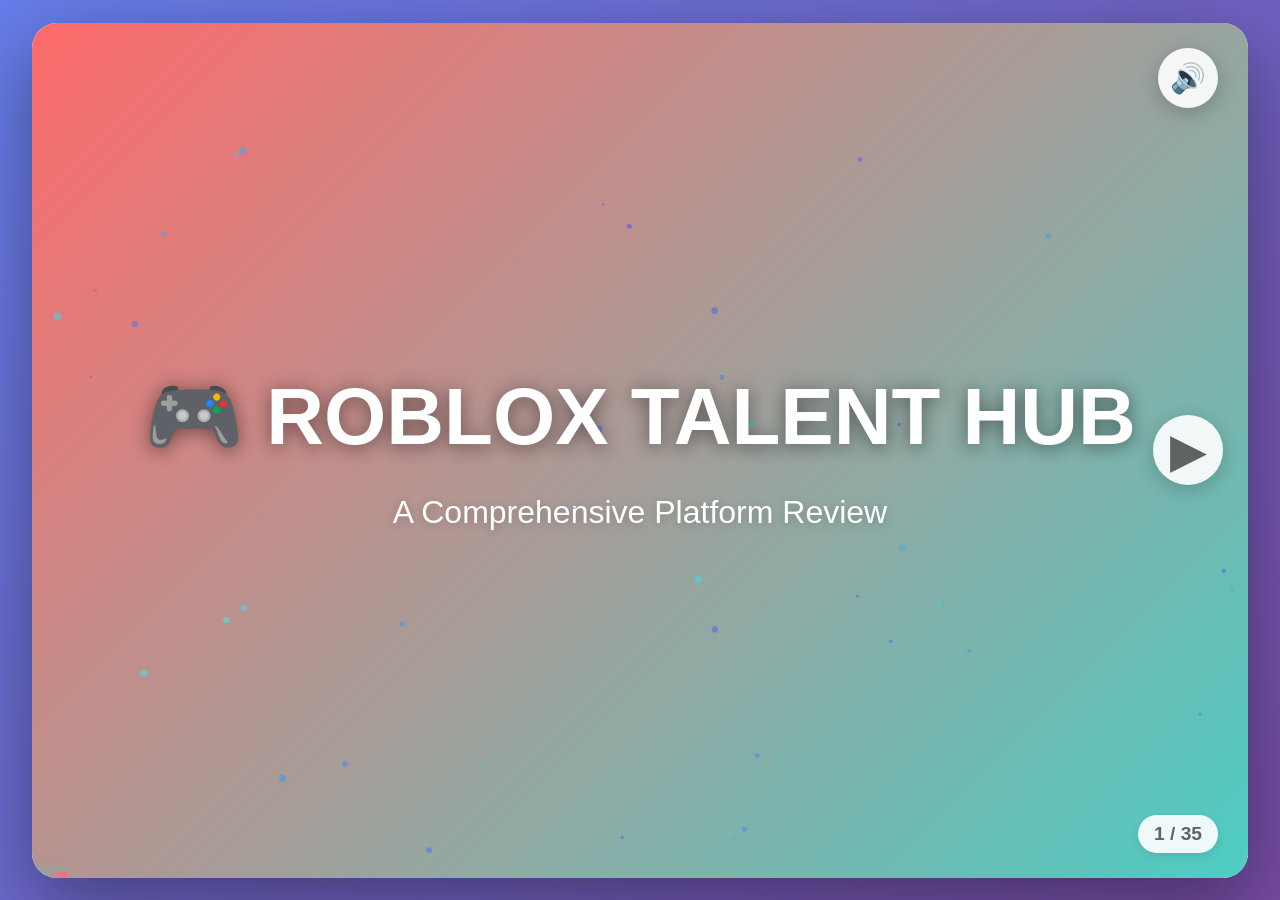
==== commit 8256e675: "Fix white screen bug with increased CSS specificity Critical bug fix for white/blank screens on cont" ====
--- a/roblox-talent-hub-review.html
+++ b/roblox-talent-hub-review.html
@@ -204,43 +204,56 @@
         .content-scene {
             justify-content: flex-start;
             padding-top: 80px;
+            /* Default background in case theme class is missing */
+            background: linear-gradient(135deg, #667eea 0%, #764ba2 100%);
         }
 
         /* Different background themes for different types of issues */
-        .migration-theme {
-            background: linear-gradient(135deg, #ff6b6b 0%, #feca57 100%);
-        }
-
-        .money-theme {
-            background: linear-gradient(135deg, #1dd1a1 0%, #10ac84 100%);
-        }
-
-        .verification-theme {
-            background: linear-gradient(135deg, #48dbfb 0%, #0abde3 100%);
-        }
-
-        .chat-theme {
-            background: linear-gradient(135deg, #a29bfe 0%, #6c5ce7 100%);
-        }
-
-        .bug-theme {
-            background: linear-gradient(135deg, #fd79a8 0%, #e84393 100%);
-        }
-
-        .search-theme {
-            background: linear-gradient(135deg, #fdcb6e 0%, #e17055 100%);
-        }
-
-        .portfolio-theme {
-            background: linear-gradient(135deg, #74b9ff 0%, #0984e3 100%);
-        }
-
-        .notification-theme {
-            background: linear-gradient(135deg, #fab1a0 0%, #ff7675 100%);
-        }
-
-        .ui-theme {
-            background: linear-gradient(135deg, #dfe6e9 0%, #b2bec3 100%);
+        .scene.migration-theme {
+            background: linear-gradient(135deg, #ff6b6b 0%, #feca57 100%) !important;
+        }
+
+        .scene.money-theme {
+            background: linear-gradient(135deg, #1dd1a1 0%, #10ac84 100%) !important;
+        }
+
+        .scene.verification-theme {
+            background: linear-gradient(135deg, #48dbfb 0%, #0abde3 100%) !important;
+        }
+
+        .scene.chat-theme {
+            background: linear-gradient(135deg, #a29bfe 0%, #6c5ce7 100%) !important;
+        }
+
+        .scene.bug-theme {
+            background: linear-gradient(135deg, #fd79a8 0%, #e84393 100%) !important;
+        }
+
+        .scene.search-theme {
+            background: linear-gradient(135deg, #fdcb6e 0%, #e17055 100%) !important;
+        }
+
+        .scene.portfolio-theme {
+            background: linear-gradient(135deg, #74b9ff 0%, #0984e3 100%) !important;
+        }
+
+        .scene.notification-theme {
+            background: linear-gradient(135deg, #fab1a0 0%, #ff7675 100%) !important;
+        }
+
+        .scene.ui-theme {
+            background: linear-gradient(135deg, #dfe6e9 0%, #b2bec3 100%) !important;
+        }
+
+        /* Better text contrast for UI theme */
+        .scene.ui-theme .point-title,
+        .scene.ui-theme .point-content,
+        .scene.ui-theme .point-number {
+            color: #2d3436;
+        }
+
+        .scene.ui-theme .point-content {
+            background: rgba(255,255,255,0.4);
         }
 
         .point-number {
